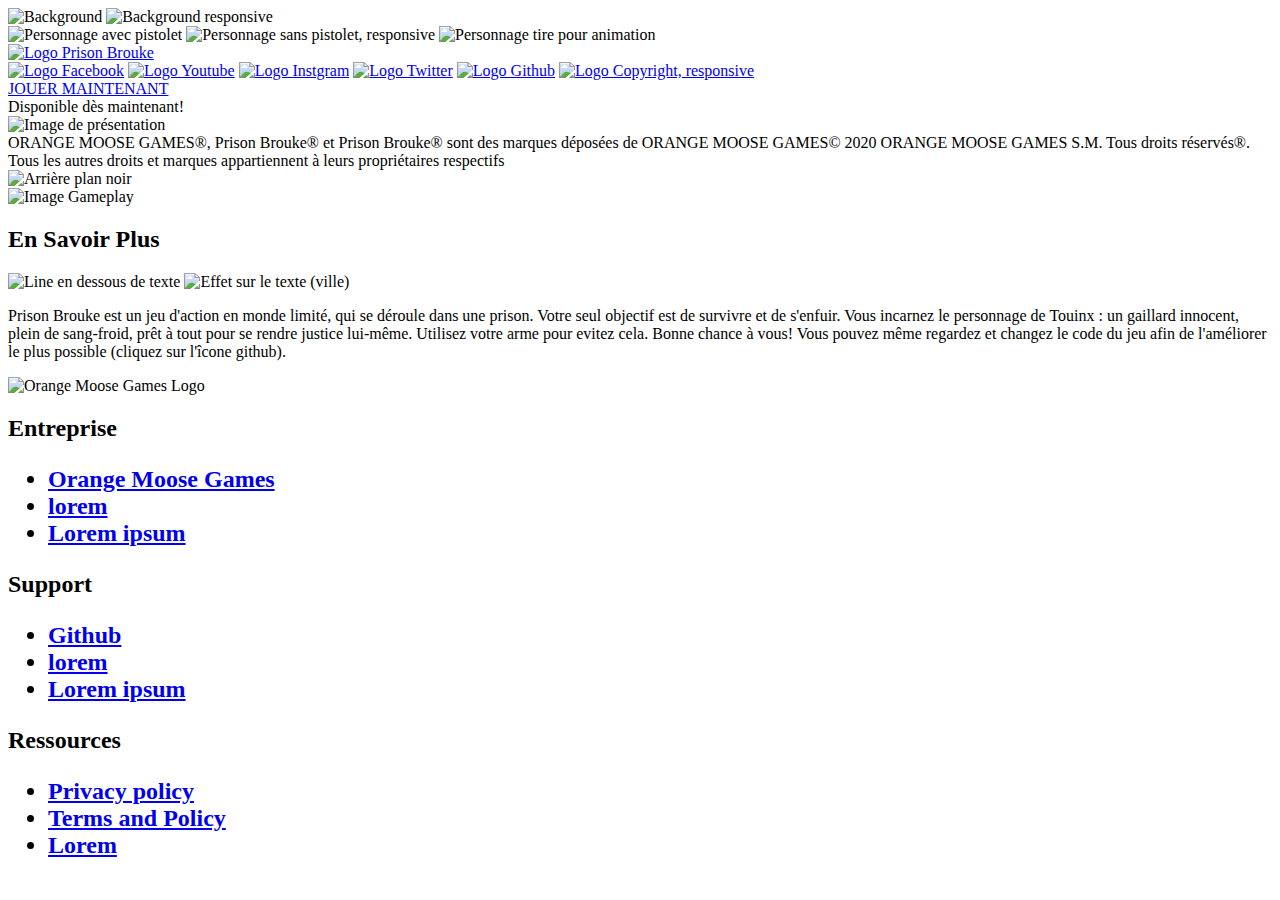
==== index.html @ 80365012 "Add files via upload" ====
<!DOCTYPE html>
<html lang="fr">
<head>
    <meta charset="UTF-8">
    <meta name="viewport" content="width=device-width, initial-scale=1.0">
    <meta name="description" content= "JeuxVidéos Jeux Vidéo Prison Escape EscapeGame Adventure Action Presentation">
    <title>Orange Moose Games</title>
    <link href="https://fonts.googleapis.com/css2?family=Bangers&family=Cairo&family=Montserrat:ital,wght@1,900&display=swap" rel="stylesheet">
    <link rel="stylesheet" href="style/style.css">
</head>
<body>

    <!-- Background -->
    
    <div class="background">
        <img src="images/fond.png" class="img front" alt="Background">
        <img src="images/fond2.png" class="img bg" alt="Background responsive">
    </div>

    <!-- Personnages d'arrière plan -->

        <div class="personnage">
            <img src="images/perso.png" class="perso img principal" alt="Personnage avec pistolet">
            <img src= "images/perso_sans_armes.png" class="perso img sansArmes" alt="Personnage sans pistolet, responsive">
            <img src="images/perso_tir.png" class="img tir" alt="Personnage tire pour animation"> 
        </div>

        <!-- Haut de la page -->

        <div>
            <a href="#">
             <img src="images/logo.png" class="logo" alt="Logo Prison Brouke">
            </a>
        </div>
        <div class="socialMedia">
            <a href="#"><img src="images/facebook.svg" class="image" alt="Logo Facebook"></a>
            <a href="#"><img src="images/youtube.svg" class="image" alt="Logo Youtube"></a>
            <a href="https://www.instagram.com/p/B4m5MHHg1Lb/"><img src="images/instagram.svg" class="image" alt="Logo Instgram"></a>
            <a href="#"><img src="images/twitter.svg" class="image" alt="Logo Twitter"></a>
            <a href="https://github.com/arthurthn/orangemoosegames"><img src="images/github.svg" class="image" alt="Logo Github"></a>
            <a href="#"><img src="images/copyright.png" class="image copyRight" alt="Logo Copyright, responsive"></a>
        </div>

        <!-- BOUTTON -->

        <a href="../game-folder/game-page/game.html">
            <div class="boutton">
                JOUER MAINTENANT
            </div>
        </a>
        <!-- Milieu de la page -->

        <div class="texteQuiRessort">
            Disponible dès maintenant!
        </div>
        <div class="imageDisponible">
            <img src="images/menu.png" class="img imageMenu" alt="Image de présentation">
        </div>

        <!-- Texte Copyright / Grid -->

        <div class="grid">
            <div class="box">
                ORANGE MOOSE GAMES®, Prison Brouke® et Prison Brouke® sont des marques déposées de ORANGE MOOSE GAMES© 2020 ORANGE MOOSE GAMES S.M. Tous droits réservés®. Tous les autres droits et marques appartiennent à leurs propriétaires respectifs
            </div>
        </div>

    <!-- Bas de la Page -->

    <div class="enDessous">
        <img src="images/noir.png" class="noir img" alt="Arrière plan noir">
        <div class="enSavoirPlus">
            <img src="images/prison_brouke.png" class="img PrisonBrouke" alt="Image Gameplay">
            <div class="zoneEcriture">
                <h2 class="titre">En Savoir Plus</h2>
                    <img src="images/coolLine.png" class="coolLine" alt="Line en dessous de texte">
                    <img src="images/site-bar.png" class="city" alt="Effet sur le texte (ville)">
                <p class="texte">Prison Brouke est un jeu d'action en monde limité, qui se déroule dans une prison. Votre seul objectif est de survivre et de s'enfuir. Vous incarnez le personnage de Touinx : un gaillard innocent, plein de sang-froid, prêt à tout pour se rendre justice lui-même. Utilisez votre arme pour evitez cela. Bonne chance à vous! Vous pouvez même regardez et changez le code du jeu afin de l'améliorer le plus possible (cliquez sur l'îcone github).  </p>
            </div>
        </div>
    </div>

        <!-- Footer -->

    <footer>
        <div class="whiteLine"></div>
        <div class="footer">
            <img src="images/moose.png" class= "omgLogo" alt="Orange Moose Games Logo">
            <h2 class="footerTitre footerTitre1">
                Entreprise
                <ul class="footerListe">
                    <li>
                        <a href="#">Orange Moose Games</a>
                    </li>
                    <li>
                        <a href="#">lorem</a>
                    </li>
                    <li>
                        <a href="#">Lorem ipsum</a>
                    </li>     
                </ul>
            </h2>
            <h2 class="footerTitre footerTitre2">
                Support
                <ul class="footerListe">
                    <li>
                        <a href="https://github.com/arthurthn/orangemoosegames">Github</a>
                    </li>
                    <li>
                        <a href="#">lorem</a>
                    </li>
                    <li>
                        <a href="#">Lorem ipsum</a>
                    </li>     
                </ul>
            </h2>
            <h2 class= "footerTitre footerTitre3">
                Ressources
                <ul class="footerListe">
                    <li>
                        <a href="#">Privacy policy</a>
                    </li>
                    <li>
                        <a href="#">Terms and Policy</a>
                    </li>
                    <li>
                        <a href="#">Lorem</a>
                    </li>     
                </ul>
            </h2>
        </div>
        <!-- <p>
            <a href="http://jigsaw.w3.org/css-validator/check/referer">
                <img style="border:0;width:88px;height:31px"
                    src="http://jigsaw.w3.org/css-validator/images/vcss"
                    alt="Valid CSS!" />
            </a>
        </p> -->
    </footer>
    <script src="script/animation_tir.js"> </script>
</body>
</html>
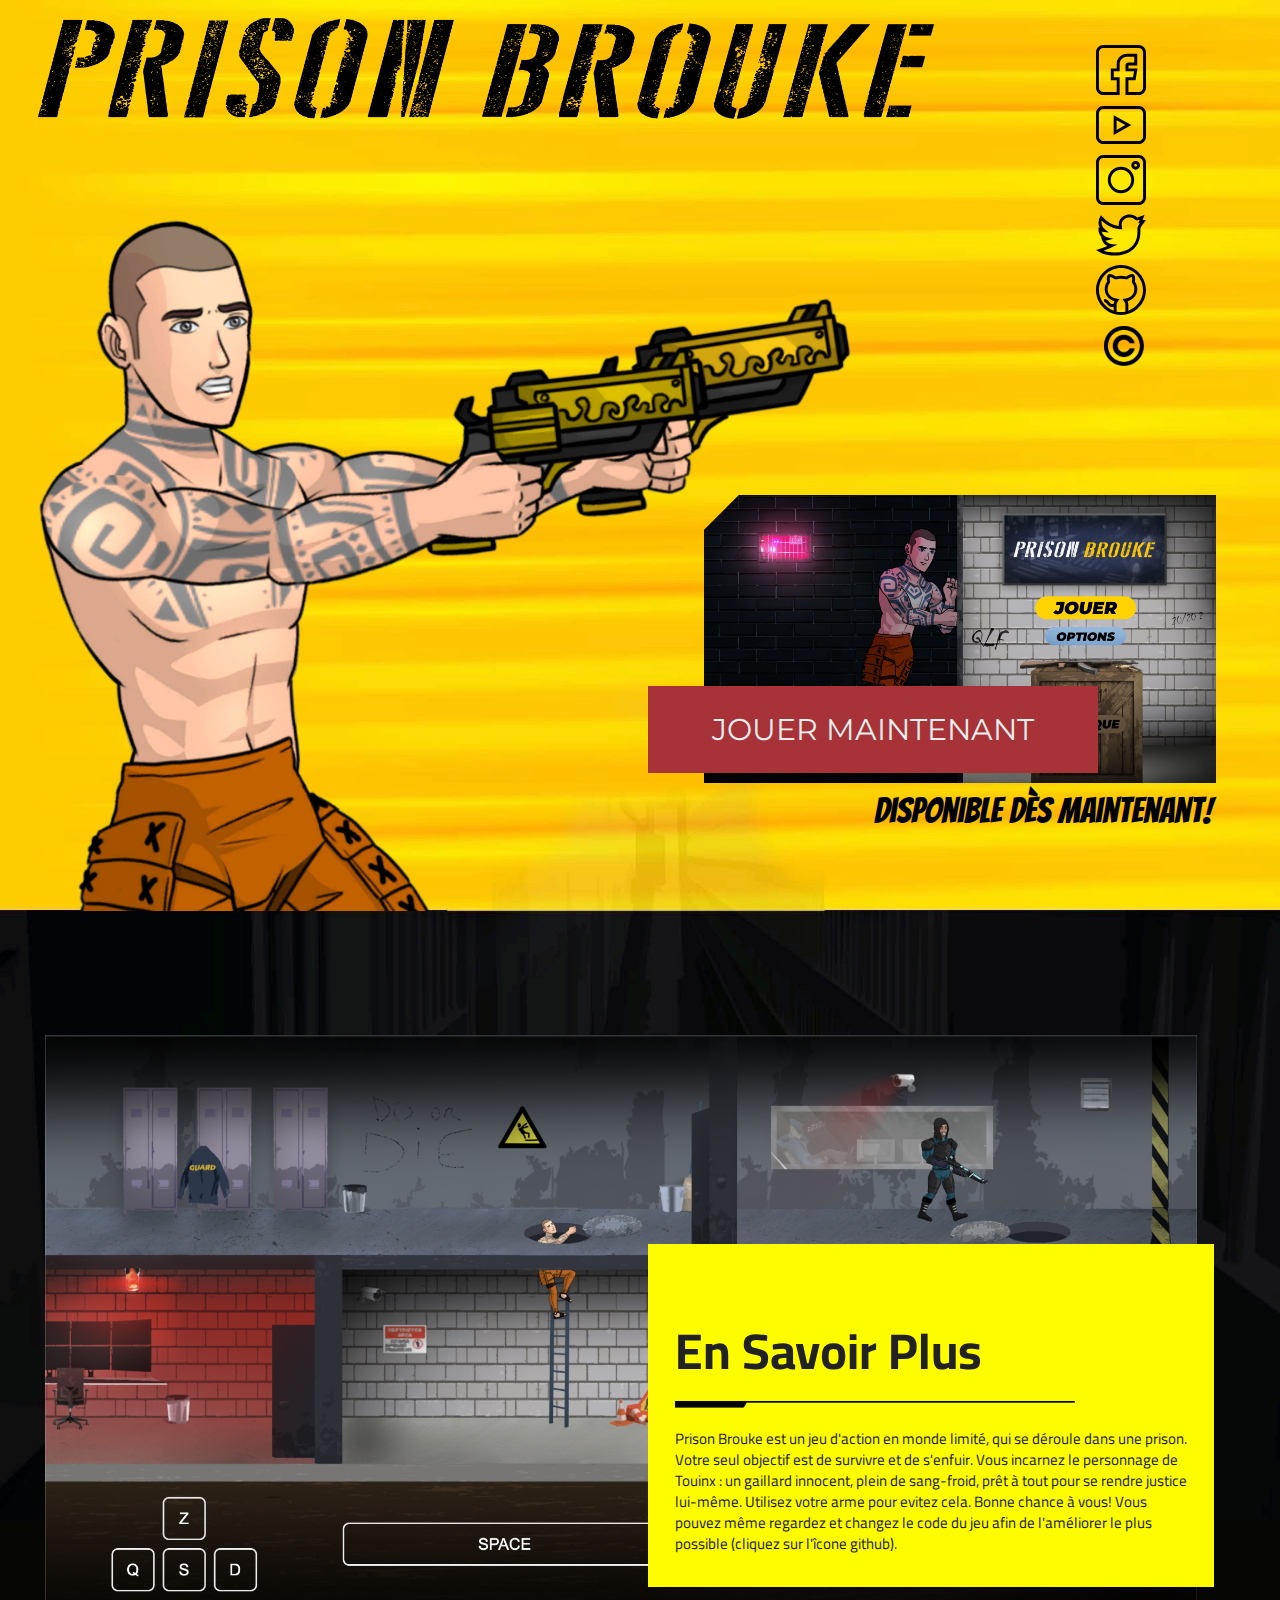
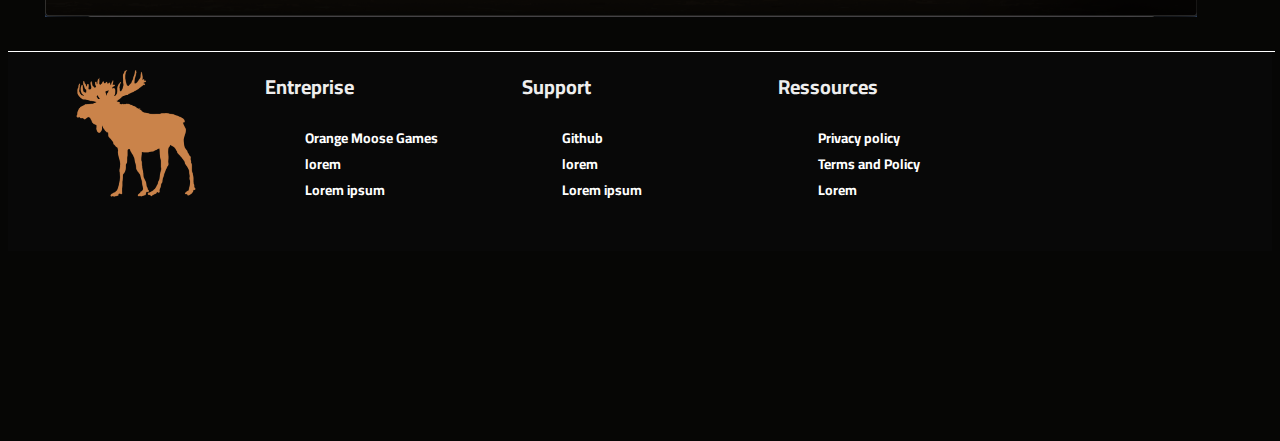
==== commit d27fb2e4: "Add files via upload" ====
--- a/index.html
+++ b/index.html
@@ -6,39 +6,39 @@
     <meta name="description" content= "JeuxVidéos Jeux Vidéo Prison Escape EscapeGame Adventure Action Presentation">
     <title>Orange Moose Games</title>
     <link href="https://fonts.googleapis.com/css2?family=Bangers&family=Cairo&family=Montserrat:ital,wght@1,900&display=swap" rel="stylesheet">
-    <link rel="stylesheet" href="style/style.css">
+    <link rel="stylesheet" href="prison_brouke/site/style/style.css">
 </head>
 <body>
 
     <!-- Background -->
     
     <div class="background">
-        <img src="images/fond.png" class="img front" alt="Background">
-        <img src="images/fond2.png" class="img bg" alt="Background responsive">
+        <img src="prison_brouke/site/images/fond.png" class="img front" alt="Background">
+        <img src="prison_brouke/site/images/fond2.png" class="img bg" alt="Background responsive">
     </div>
 
     <!-- Personnages d'arrière plan -->
 
         <div class="personnage">
-            <img src="images/perso.png" class="perso img principal" alt="Personnage avec pistolet">
-            <img src= "images/perso_sans_armes.png" class="perso img sansArmes" alt="Personnage sans pistolet, responsive">
-            <img src="images/perso_tir.png" class="img tir" alt="Personnage tire pour animation"> 
+            <img src="prison_brouke/site/images/perso.png" class="perso img principal" alt="Personnage avec pistolet">
+            <img src= "prison_brouke/site/images/perso_sans_armes.png" class="perso img sansArmes" alt="Personnage sans pistolet, responsive">
+            <img src="prison_brouke/site/images/perso_tir.png" class="img tir" alt="Personnage tire pour animation"> 
         </div>
 
         <!-- Haut de la page -->
 
         <div>
             <a href="#">
-             <img src="images/logo.png" class="logo" alt="Logo Prison Brouke">
+             <img src="prison_brouke/site/images/logo.png" class="logo" alt="Logo Prison Brouke">
             </a>
         </div>
         <div class="socialMedia">
-            <a href="#"><img src="images/facebook.svg" class="image" alt="Logo Facebook"></a>
-            <a href="#"><img src="images/youtube.svg" class="image" alt="Logo Youtube"></a>
-            <a href="https://www.instagram.com/p/B4m5MHHg1Lb/"><img src="images/instagram.svg" class="image" alt="Logo Instgram"></a>
-            <a href="#"><img src="images/twitter.svg" class="image" alt="Logo Twitter"></a>
-            <a href="https://github.com/arthurthn/orangemoosegames"><img src="images/github.svg" class="image" alt="Logo Github"></a>
-            <a href="#"><img src="images/copyright.png" class="image copyRight" alt="Logo Copyright, responsive"></a>
+            <a href="#"><img src="prison_brouke/site/images/facebook.svg" class="image" alt="Logo Facebook"></a>
+            <a href="#"><img src="prison_brouke/site/images/youtube.svg" class="image" alt="Logo Youtube"></a>
+            <a href="https://www.instagram.com/p/B4m5MHHg1Lb/"><img src="prison_brouke/site/images/instagram.svg" class="image" alt="Logo Instgram"></a>
+            <a href="#"><img src="prison_brouke/site/images/twitter.svg" class="image" alt="Logo Twitter"></a>
+            <a href="https://github.com/arthurthn/orangemoosegames"><img src="prison_brouke/site/images/github.svg" class="image" alt="Logo Github"></a>
+            <a href="#"><img src="prison_brouke/site/images/copyright.png" class="image copyRight" alt="Logo Copyright, responsive"></a>
         </div>
 
         <!-- BOUTTON -->
@@ -54,7 +54,7 @@
             Disponible dès maintenant!
         </div>
         <div class="imageDisponible">
-            <img src="images/menu.png" class="img imageMenu" alt="Image de présentation">
+            <img src="prison_brouke/site/images/menu.png" class="img imageMenu" alt="Image de présentation">
         </div>
 
         <!-- Texte Copyright / Grid -->
@@ -68,13 +68,13 @@
     <!-- Bas de la Page -->
 
     <div class="enDessous">
-        <img src="images/noir.png" class="noir img" alt="Arrière plan noir">
+        <img src="prison_brouke/site/images/noir.png" class="noir img" alt="Arrière plan noir">
         <div class="enSavoirPlus">
-            <img src="images/prison_brouke.png" class="img PrisonBrouke" alt="Image Gameplay">
+            <img src="prison_brouke/site/images/prison_brouke.png" class="img PrisonBrouke" alt="Image Gameplay">
             <div class="zoneEcriture">
                 <h2 class="titre">En Savoir Plus</h2>
-                    <img src="images/coolLine.png" class="coolLine" alt="Line en dessous de texte">
-                    <img src="images/site-bar.png" class="city" alt="Effet sur le texte (ville)">
+                    <img src="prison_brouke/site/images/coolLine.png" class="coolLine" alt="Line en dessous de texte">
+                    <img src="prison_brouke/site/images/site-bar.png" class="city" alt="Effet sur le texte (ville)">
                 <p class="texte">Prison Brouke est un jeu d'action en monde limité, qui se déroule dans une prison. Votre seul objectif est de survivre et de s'enfuir. Vous incarnez le personnage de Touinx : un gaillard innocent, plein de sang-froid, prêt à tout pour se rendre justice lui-même. Utilisez votre arme pour evitez cela. Bonne chance à vous! Vous pouvez même regardez et changez le code du jeu afin de l'améliorer le plus possible (cliquez sur l'îcone github).  </p>
             </div>
         </div>
@@ -85,7 +85,7 @@
     <footer>
         <div class="whiteLine"></div>
         <div class="footer">
-            <img src="images/moose.png" class= "omgLogo" alt="Orange Moose Games Logo">
+            <img src="prison_brouke/site/images/moose.png" class= "omgLogo" alt="Orange Moose Games Logo">
             <h2 class="footerTitre footerTitre1">
                 Entreprise
                 <ul class="footerListe">
@@ -129,14 +129,7 @@
                 </ul>
             </h2>
         </div>
-        <!-- <p>
-            <a href="http://jigsaw.w3.org/css-validator/check/referer">
-                <img style="border:0;width:88px;height:31px"
-                    src="http://jigsaw.w3.org/css-validator/images/vcss"
-                    alt="Valid CSS!" />
-            </a>
-        </p> -->
     </footer>
-    <script src="script/animation_tir.js"> </script>
+    <script src="prison_brouke/script/animation_tir.js"> </script>
 </body>
 </html>--- a/prison_brouke/site/style/style.css
+++ b/prison_brouke/site/style/style.css
@@ -0,0 +1,531 @@
+*
+{
+  text-decoration: none;
+}
+
+body
+{
+  font-family: 'Cairo', sans-serif;
+  font-size: 8px;
+}
+
+/****************** Background *************/
+.img
+{
+    z-index: -1;
+    position: absolute;
+    top: 0;
+    left: 0;
+    width: 100vw;
+    height: 170vh;
+}
+.bg
+{
+  visibility: hidden;
+}
+/********** Personnages d'arrière plan ***********/
+
+.tir
+{
+  top: 24vh;
+  left: 5.5vh;
+  visibility: hidden;
+  height: 615px;
+  width: auto;
+}
+.tirResponsive
+{
+  top: 24vh;
+  left: 5.5vh;
+  visibility: hidden;
+  height: 615px;
+  width: auto;
+}
+.perso
+{
+  width: auto;
+  height: 77vh;
+  margin-top: 24.2vh;
+  margin-left: 3%;
+  visibility: visible;
+}
+.personnage .sansArmes
+{
+  visibility: hidden;
+}
+/*************************** Haut de la page **********************/
+.logo 
+{
+  top: 2vh;
+  left: 3vw;
+  position: absolute;
+  height: auto;
+  width: 65vw;
+}
+.socialMedia
+{
+  width: 350px;
+  display: flex;
+  justify-content: space-between;
+  margin-left: 75vw;
+  margin-top: 6vh;
+
+}
+.socialMedia .image
+{
+  width: 50px;
+  height: auto;
+}
+.socialMedia .copyRight
+{
+  visibility: hidden;
+  width: 0px;
+}
+/************** BOUTTON **************/
+.boutton
+{
+  font-family: 'Montserrat', sans-serif;
+  margin-top: 44.5vh;
+  margin-left: 57.5vw;
+  padding: 25px 0;
+  background-color: #a73237;
+  width: 530px;
+  font-size: 42.5px;
+  text-align: center;
+  transform: rotateZ(-1.5deg);
+  color: #eeeeee;
+}
+
+.boutton:hover 
+{
+  background-color: #eeeeee;
+  color: #4B6BFF;
+  width: 580px;
+  margin-left: 56vw;
+  transition: all linear 0.3s;
+}
+/*************************** Milieu de la page **********************/
+.texteQuiRessort
+{
+  font-family: 'Bangers', cursive;
+  font-size: 35px;
+  margin-top: 5vh;
+  margin-left: 68vw;
+}
+.imageDisponible .imageMenu
+{
+  width: 32.5vw;
+  height: auto;
+  margin-top: 30vh;
+  margin-left: 60vw;
+}
+
+/************** Texte copyright / Grid ********************/
+
+.grid
+{
+  display: grid;
+  grid-template-columns: repeat(4, 24.75%);
+  grid-template-rows: repeat(1, 100px);
+  grid-column-gap: 4px;
+  grid-row-gap: 4px;
+}
+.box
+{
+  margin-top: 15vh;
+  grid-row: 1;
+  grid-column: 4;
+  text-align: right;
+}
+
+/***************************** Bas de la Page *********************/
+.zoneEcriture
+{
+  color: #222222;
+  background-color: #fffc00;
+  margin-left: 50vw;
+  margin-top: 35vh;
+  width: 633px;
+  padding: 2vh 3vh;
+}
+.enDessous .noir 
+{
+  top: 169vh;
+  height: 600px;
+}
+.enSavoirPlus .PrisonBrouke
+{
+  left: 0;
+  width: 90vw;
+  height: auto;
+  margin-top: 115vh;
+  margin-left: 5vh;
+}
+.titre
+{
+  font-size: 50px;
+  margin-bottom: 0;
+}
+.texte 
+{
+  font-size: 15px;
+  line-height: 1.4;
+}
+
+.coolLine
+{
+  position: relative;
+  width: 400px;
+  margin-top: 0;
+}
+.city
+{
+  position: absolute;
+  margin-top: 155px;
+  left: 50.55vw;
+  width: 633px;
+}
+
+/***************** Footer ******************/
+.whiteLine
+{
+  width: 99.4vw;
+  border-bottom: 1px solid #ffffff;
+  position: absolute;
+}
+.footer
+{
+  display: grid;
+  grid-template-columns: repeat(4, 20%);
+  grid-template-rows: repeat(4,20%);
+  grid-column-gap: 4px;
+  grid-row-gap: 4px;
+  margin-top: 45vh;
+  background-color: #080808;
+}
+.omgLogo
+{
+  grid-column: 1;
+  width: 10vw;
+  margin-left: 5vw;
+  margin-top: 1vw;
+}
+.footerTitre
+{
+  grid-row: 1;
+  color: #eeeeee;
+  font-size: 1.5vw;
+  text-align: left;
+  
+}
+.footerTitre1
+{
+  grid-column: 2;
+}
+.footerListe li
+{
+  font-size: 1vw;
+  list-style: none;
+}
+.footerListe li a
+{
+  color: #ffffff;
+}
+
+.footerTitre2
+{
+  grid-column: 3;
+}
+.footerTitre3
+{
+  grid-column: 4;
+}
+
+
+
+/********************** Responsive 1280px **************************/
+@media only screen and (max-width: 1280px)
+{
+  /******* Background *******/
+  .bg
+  {
+    visibility: visible;
+  }
+  /******* Personnages d'arrière plan *******/
+  .perso
+  {
+    visibility: visible;
+  }
+  /************************* Haut de la page ********************/
+  .logo
+  {
+    width: 70%;
+  }
+  .socialMedia
+  {
+    flex-direction: column;
+    margin-left: 85vw;
+    margin-top: 5vh;
+    width: auto;
+  }
+
+  .socialMedia .copyRight
+  {
+    visibility: visible;
+    height: 40px;
+    width: auto;
+    margin-top: 0.7vh;
+    margin-left: 0.6vw;
+  }
+
+  /******* BOUTTON *******/
+  .boutton
+  {
+    transform: rotateZ(0deg);
+    width: 450px;
+    margin-top: 35vh;
+    margin-left: 50vw;
+    font-size: 30px;
+  }
+
+  .boutton:hover
+  {
+    background-color: #eeeeee;
+    color: #4B6BFF;
+    width: 500px;
+    margin-left: 47vw;
+    transition: all linear 0.3s;
+  }
+  /************************* Milieu de la page ********************/
+  .texteQuiRessort
+  {
+    margin-top: 1.5vw;
+    margin-left: 63vw;
+    text-align: center;
+  }
+  .imageDisponible .imageMenu
+  {
+    margin-top: 55vh;
+    margin-left: 55vw;
+    width: 40vw;
+  }
+  /******* Texte Copyright / Grid *******/
+  .grid .box
+  {
+    display: none;
+  }
+  /************************** Bas de Page *************************/
+  .PrisonBrouke
+  {
+    width: 45vw;
+    height: auto;
+    margin-top: 58vh;
+  }
+  .zoneEcriture
+  {
+    width: 40vw;
+  }
+  .city
+  {
+    display: none;
+  }
+  .enDessous .noir
+{
+  top: 169vh;
+  height: 520px;
+}
+  /***************************  Footer *******************/
+  .whiteLine
+{
+  width: 99vw;
+}
+  .footer
+  {
+    margin-top: 5vw;
+  }
+  .footerTitre
+  {
+    font-size: 20px;
+  }
+  .footerListe li
+  {
+    font-size: 14px; 
+  }
+}
+
+/* Responsive 950px */
+@media only screen and (max-width: 950px)
+{
+  .boutton
+  {
+    transform: rotateZ(0deg);
+    width: 400px;
+    margin-top: 32vh;
+    margin-left: 50vw;
+    font-size: 30px;
+  }
+
+  .boutton:hover
+  {
+    background-color: #eeeeee;
+    color: #4B6BFF;
+    width: 410px;
+    margin-left: 51vw;
+    transition: all linear 0.3s;
+  }
+  .coolLine
+  {
+    position: relative;
+    width: 300px;
+    overflow: hidden;
+    margin-top: 0;
+  }
+}
+
+/********************** Responsive 900px **************************/
+@media only screen and (max-width: 900px)
+{
+  /******* Background *******/
+
+  /******* Personnages d'arrière plan *******/
+
+  .tir
+  {
+    display: none;
+  }
+  .perso
+  {
+    margin-left: 5vh;
+  }
+  .personnage .sansArmes
+  {
+    visibility: visible;
+  }
+  .principal
+  {
+    display: none;
+  }
+  /************************* Haut de la page ********************/
+ 
+  .logo
+  {
+    margin-left: 2vw;;
+    width: 90%;
+  }
+  .socialMedia
+  {
+    margin-top: 60vh;
+  }
+  .socialMedia .image
+  {
+    width: 45px;
+    height: auto;
+  }
+  .socialMedia .copyRight
+  {
+    visibility: visible;
+    height: 25px;
+    width: auto;
+    margin-left: 2.2vw;
+    margin-top: 1.5vh;
+  }
+
+  /******* BOUTTON *******/
+
+  .boutton
+  {
+    position: absolute;
+    top: 2vw;
+    left: 0;
+    margin: 11.5vh 0 0 28vw;
+    width: 45%;
+    font-size: 3vw;
+    transform: rotateZ(0deg);
+  }
+  .boutton:hover
+  {
+    background-color: #eeeeee;
+    color: #4B6BFF;
+    width: 50%;
+    margin-left: 25vw;
+    transition: all linear 0.3s;
+  }
+  /************************* Milieu de la page ********************/
+  .imageDisponible .imageMenu
+  {
+    display: none;
+  }
+
+  /******* Texte Copyright / Grid *******/
+
+  .texteQuiRessort
+  {
+    display: none;
+  }
+  /* Grid */
+  .grid
+  {
+    display: none;
+  }
+  .grid .box
+  {
+    display: none;  
+  }
+  /************************** Bas de Page *************************/
+
+  .enDessous .noir
+  {
+    top: 169vh;
+    height: 380px;
+  }
+
+  .enSavoirPlus .PrisonBrouke
+  {
+    left: 0;
+    width: 90vw;
+    height: auto;
+    margin-top: 115vh;
+    margin-left: 5vw;
+  }
+  .zoneEcriture
+  {
+    background: none;
+    margin-left: 0;
+  }
+  .city
+  {
+    display: none;
+  }
+  .titre
+  {
+    position: absolute;
+    top: 103vh;
+    left: 20vw;
+    width: 45vw;
+    margin: 0;
+    padding: 5px 5vw;
+    text-align: center;
+    color: #222222;
+    background-color: #fffc00;
+    font-size: 40px; 
+  }
+  .coolLine
+  {
+    position: absolute;
+    top: 112.5vh;
+    left: 30.5vw;
+    width: 200px;
+  }
+  .texte
+  {
+    color: #eeeeee;
+    width: 80vw;
+    margin-left: 5vw;
+    margin-top: 30vw; 
+  }
+  .whiteLine
+  {
+    width: 98.4vw;
+  }
+  }
+  /***************************  Footer *******************/